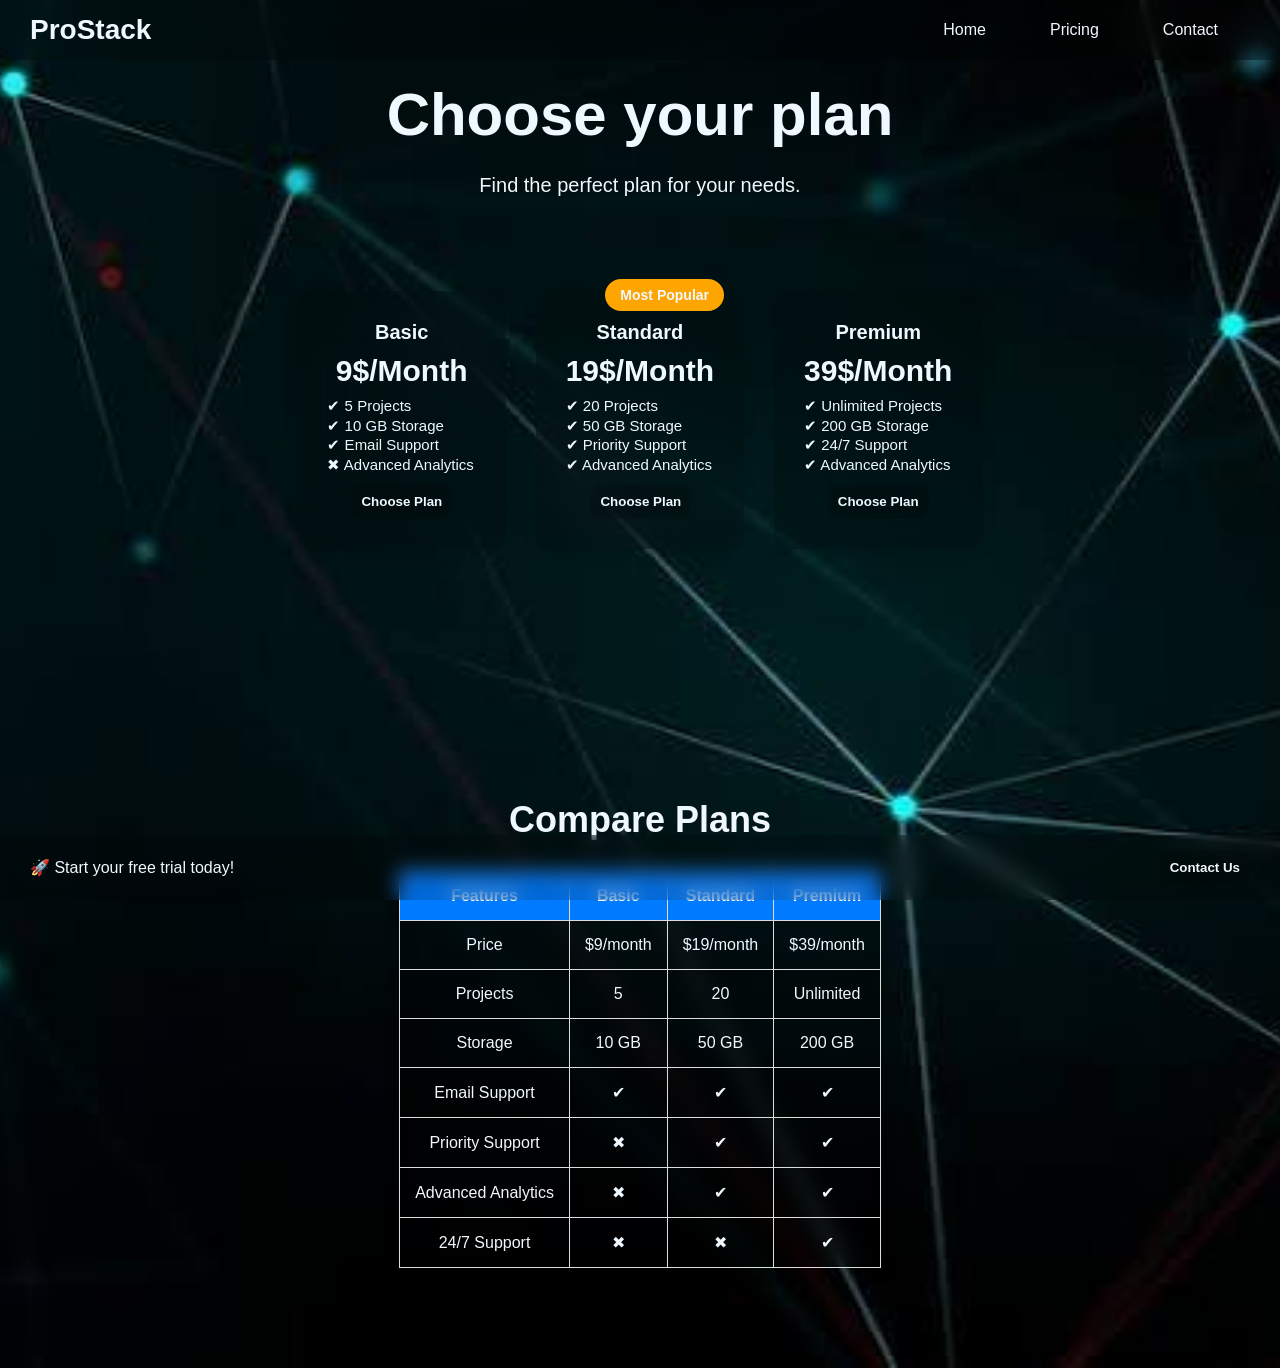
==== pricing.html @ a3be0e43 "my first pricing page prctice" ====
<!doctype html>
<html lang="en">
  <head>
    <meta charset="UTF-8" />
    <meta name="viewport" content="width=device-width, initial-scale=1.0" />
    <title>Pricing Page</title>
    <link rel="stylesheet" href="styles/styles.css" />
  </head>
  <body>
    <nav class="navbar">
      <div class="logo">ProStack</div>
      <ul class="list-items">
        <li><a href="home.html">Home</a></li>
        <li><a href="pricing.html">Pricing</a></li>
        <li><a href="contact.html">Contact</a></li>
      </ul>
    </nav>

    <header class="pricing-section">
      <h2>Choose your plan</h2>
      <p>Find the perfect plan for your needs.</p>

      <div class="pricing-container">
        <div class="pricing-card">
          <h3>Basic</h3>
          <h1>9$<span>/Month</span></h1>
          <ul>
            <li>✔ 5 Projects</li>
            <li>✔ 10 GB Storage</li>
            <li>✔ Email Support</li>
            <li>✖ Advanced Analytics</li>
          </ul>
          <button>Choose Plan</button>
        </div>
        <div class="pricing-card">
          <span class="badge">Most Popular</span>
          <h3>Standard</h3>
          <h1>19$<span>/Month</span></h1>
          <ul>
            <li>✔ 20 Projects</li>
            <li>✔ 50 GB Storage</li>
            <li>✔ Priority Support</li>
            <li>✔ Advanced Analytics</li>
          </ul>
          <button>Choose Plan</button>
        </div>
        <div class="pricing-card">
          <h3>Premium</h3>
          <h1>39$<span>/Month</span></h1>
          <ul>
            <li>✔ Unlimited Projects</li>
            <li>✔ 200 GB Storage</li>
            <li>✔ 24/7 Support</li>
            <li>✔ Advanced Analytics</li>
          </ul>
          <button>Choose Plan</button>
        </div>
      </div>
      <section class="comparison">
        <h2>Compare Plans</h2>

        <table>
          <thead>
            <tr>
              <th>Features</th>
              <th>Basic</th>
              <th>Standard</th>
              <th>Premium</th>
            </tr>
          </thead>

          <tbody>
            <tr>
              <td>Price</td>
              <td>$9/month</td>
              <td>$19/month</td>
              <td>$39/month</td>
            </tr>

            <tr>
              <td>Projects</td>
              <td>5</td>
              <td>20</td>
              <td>Unlimited</td>
            </tr>

            <tr>
              <td>Storage</td>
              <td>10 GB</td>
              <td>50 GB</td>
              <td>200 GB</td>
            </tr>

            <tr>
              <td>Email Support</td>
              <td>✔</td>
              <td>✔</td>
              <td>✔</td>
            </tr>

            <tr>
              <td>Priority Support</td>
              <td>✖</td>
              <td>✔</td>
              <td>✔</td>
            </tr>

            <tr>
              <td>Advanced Analytics</td>
              <td>✖</td>
              <td>✔</td>
              <td>✔</td>
            </tr>

            <tr>
              <td>24/7 Support</td>
              <td>✖</td>
              <td>✖</td>
              <td>✔</td>
            </tr>
          </tbody>
        </table>
      </section>
    </header>
    <div class="bottom-bar">
      <p>🚀 Start your free trial today!</p>
      <button>Contact Us</button>
    </div>
  </body>
</html>
---- styles/styles.css ----
* {
  margin: 0;
  padding: 0;
  box-sizing: border-box;
  font-family: "Gill Sans", "Gill Sans MT", Calibri, "Trebuchet MS", sans-serif;
  color: aliceblue;
}

body {
  height: 100vh;
  background-image: url("/images/home.png");
  background-size: cover;
  background-position: center;
  background-repeat: no-repeat;
}

.navbar {
  display: flex;
  justify-content: space-between;
  align-items: center;
  height: 60px;
  padding-left: 1rem;
  padding-right: 2rem;
  position: fixed;
  top: 0;
  left: 0;
  width: 100%;

  background-color: rgba(0, 0, 0, 0.15);
  backdrop-filter: blur(20px);
  -webkit-backdrop-filter: blur(20px);
  padding: 15px 30px;
  z-index: 1000;
}

.list-items {
  display: flex;
}

.list-items li {
  list-style: none;
}

.list-items li a {
  display: flex;
  margin: 2rem;
  text-decoration: none;
}

.logo {
  font-size: 28px;
  font-weight: bold;
}

.list-items li a:hover {
  color: black;
}

/*Home page Design*/
.main-section {
  height: 100vh;
  display: flex;
  flex-direction: column;
  justify-content: center;
  align-items: center;
}

.main-section h1 {
  font-size: 60px;
  margin-bottom: 20px;
}

.main-section p {
  max-width: 700px;
  font-size: 20px;
  line-height: 1.6;
  margin-bottom: 40px;
  text-align: center;
}

.btn {
  display: flex;
  gap: 20px;
}

.btn button {
  background: rgba(0, 0, 0, 0.2);
  backdrop-filter: blur(10px);
  padding: 15px;
  font-weight: 600;
  border: none;
  border-radius: 15px;
  transition: 3s;
  cursor: pointer;
}

.btn button a {
  text-decoration: none;
  font-size: 16px;
}

.btn button:hover {
  background: black;
}

/*Pricing Page Design*/
.pricing-section {
  background-image: url("/images/background2.jpg");
  background-repeat: no-repeat;
  background-size: cover;
  background-position: center;
  display: flex;
  flex-direction: column;
  justify-content: center;
  align-items: center;
}

.pricing-container {
  display: grid;
  grid-template-columns: repeat(3, 1fr);
  gap: 30px;

  max-width: 1200px;
  margin: 50px auto;
  padding: 20px;
}

.pricing-card {
  background: rgba(0, 0, 0, 0.15);
  backdrop-filter: blur(30px);
  -webkit-backdrop-filter: blur(30px);

  padding: 30px;
  border-radius: 15px;
  text-align: center;
  box-shadow: 0 5px 15px rgba(0, 0, 0, 0.1);
  position: relative;
}

.badge {
  position: absolute;
  top: -12px;
  right: 20px;
  background: orange;
  padding: 8px 15px;
  border-radius: 20px;
  font-size: 14px;
  font-weight: bold;
}

.pricing-section h2 {
  font-size: 60px;
  margin-bottom: 20px;
  margin-top: 80px;
}

.pricing-section p {
  max-width: 700px;
  font-size: 20px;
  line-height: 1.6;
  margin-bottom: 20px;
  text-align: center;
}

.pricing-card h3 {
  font-size: 20px;
  margin-bottom: 10px;
}

.pricing-card h1 {
  font-size: 30px;
  margin-bottom: 8px;
}

.pricing-card ul {
  font-size: 15px;
  margin-bottom: 10px;
}

.pricing-card ul li {
  text-align: left;
  list-style: none;
  line-height: 1.3;
}

.pricing-card button {
  background: rgba(0, 0, 0, 0.1);
  backdrop-filter: blur(10px);
  padding: 10px;
  font-weight: 600;
  border: none;
  border-radius: 10px;
  transition: 3s;
  cursor: pointer;
}

.pricing-card button:hover {
  background: black;
}

.comparison {
  max-width: 1000px;
  margin: 80px auto;
  padding: 20px;
  text-align: center;
}

.comparison h2 {
  margin-bottom: 30px;
  font-size: 36px;
}

table {
  width: 100%;
  border-collapse: collapse;
  background: rgba(0, 0, 0, 0.15);
  backdrop-filter: blur(10px);
  -webkit-backdrop-filter: blur(10px);
  box-shadow: 0 5px 15px rgba(0, 0, 0, 0.1);
}

th,
td {
  border: 1px solid #ddd;
  padding: 15px;
  text-align: center;
}

th {
  background: #007bff;
  color: white;
}

tr:nth-child(even) {
  background: rgba(0, 0, 0, 0.15);
}

.bottom-bar {
  position: fixed;
  bottom: 0;
  left: 0;
  width: 100%;

  background: rgba(0, 0, 0, 0.15);
  backdrop-filter: blur(10px);
  -webkit-backdrop-filter: blur(10px);
  color: white;

  display: flex;
  justify-content: space-between;
  align-items: center;

  padding: 15px 30px;
  z-index: 1000;
}

.bottom-bar button {
  background: rgba(0, 0, 0, 0.1);
  backdrop-filter: blur(10px);
  padding: 10px;
  font-weight: 600;
  border: none;
  border-radius: 10px;
  transition: 3s;
  cursor: pointer;
}

.bottom-bar button:hover {
  background: black;
}
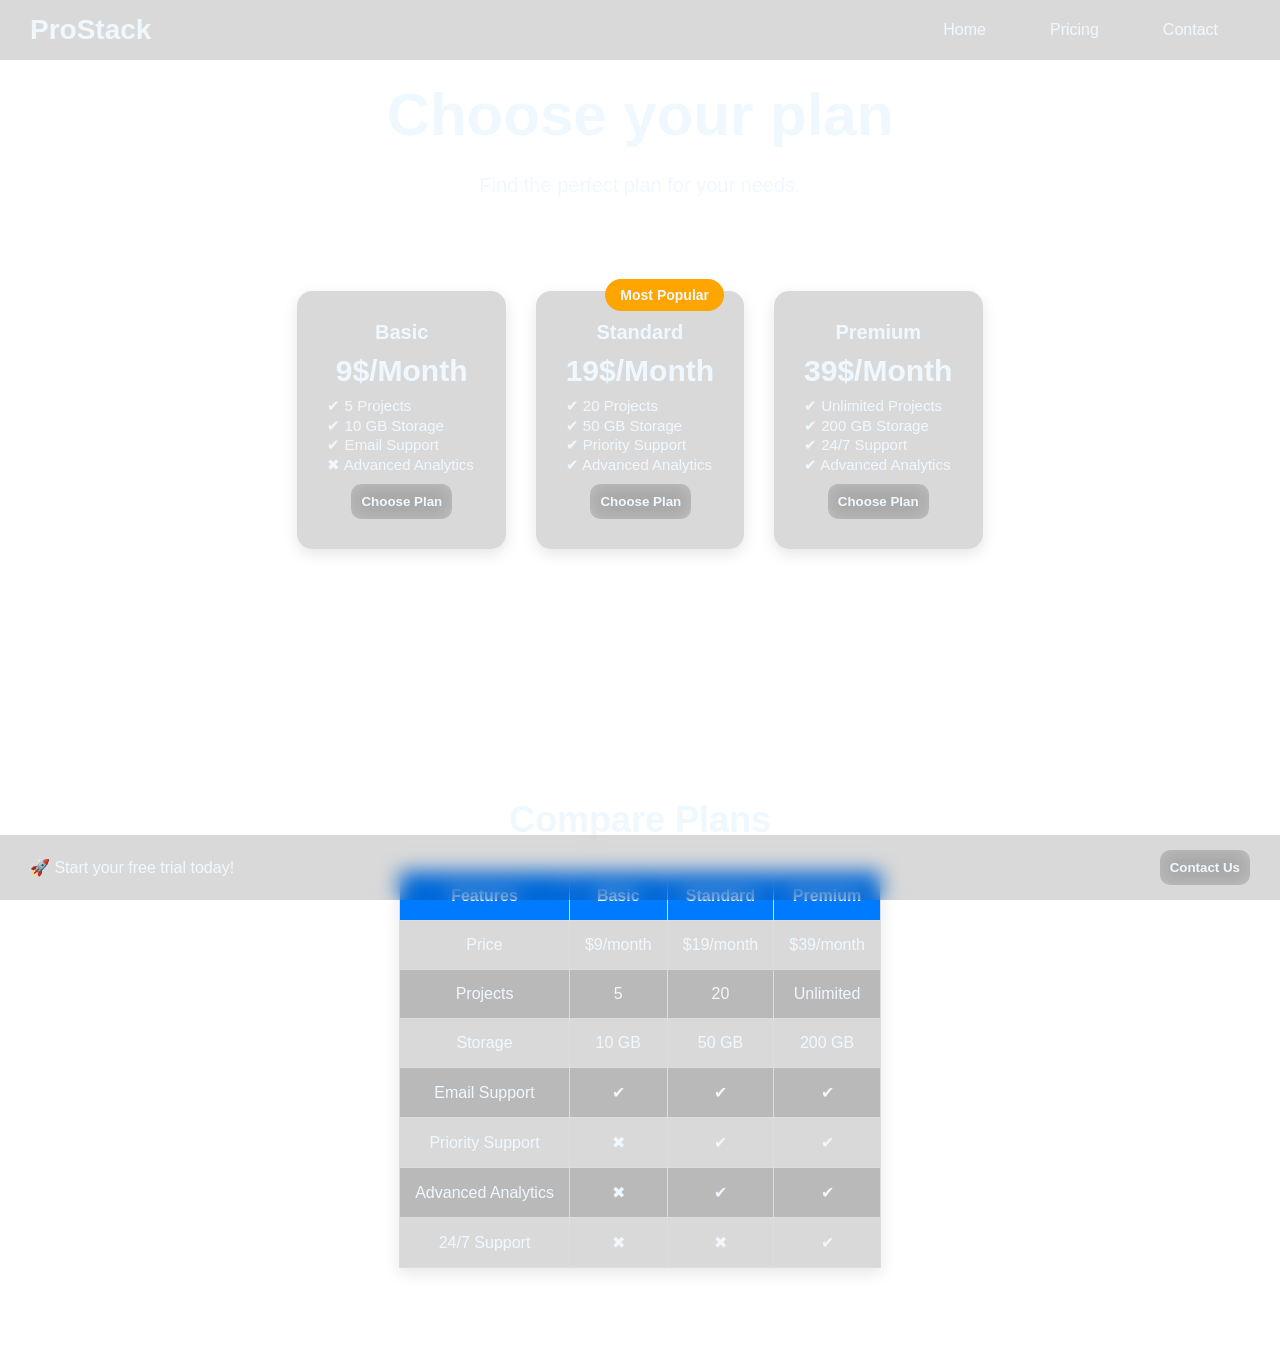
==== commit 8fa16c44: "edited" ====
--- a/pricing.html
+++ b/pricing.html
@@ -4,13 +4,13 @@
     <meta charset="UTF-8" />
     <meta name="viewport" content="width=device-width, initial-scale=1.0" />
     <title>Pricing Page</title>
-    <link rel="stylesheet" href="styles/styles.css" />
+    <link rel="stylesheet" href="./styles/styles.css" />
   </head>
   <body>
     <nav class="navbar">
       <div class="logo">ProStack</div>
       <ul class="list-items">
-        <li><a href="home.html">Home</a></li>
+        <li><a href="index.html">Home</a></li>
         <li><a href="pricing.html">Pricing</a></li>
         <li><a href="contact.html">Contact</a></li>
       </ul>
--- a/styles/styles.css
+++ b/styles/styles.css
@@ -8,7 +8,7 @@
 
 body {
   height: 100vh;
-  background-image: url("/images/home.png");
+  background-image: url("./images/home.png");
   background-size: cover;
   background-position: center;
   background-repeat: no-repeat;
@@ -105,7 +105,7 @@
 
 /*Pricing Page Design*/
 .pricing-section {
-  background-image: url("/images/background2.jpg");
+  background-image: url("./images/background2.jpg");
   background-repeat: no-repeat;
   background-size: cover;
   background-position: center;
